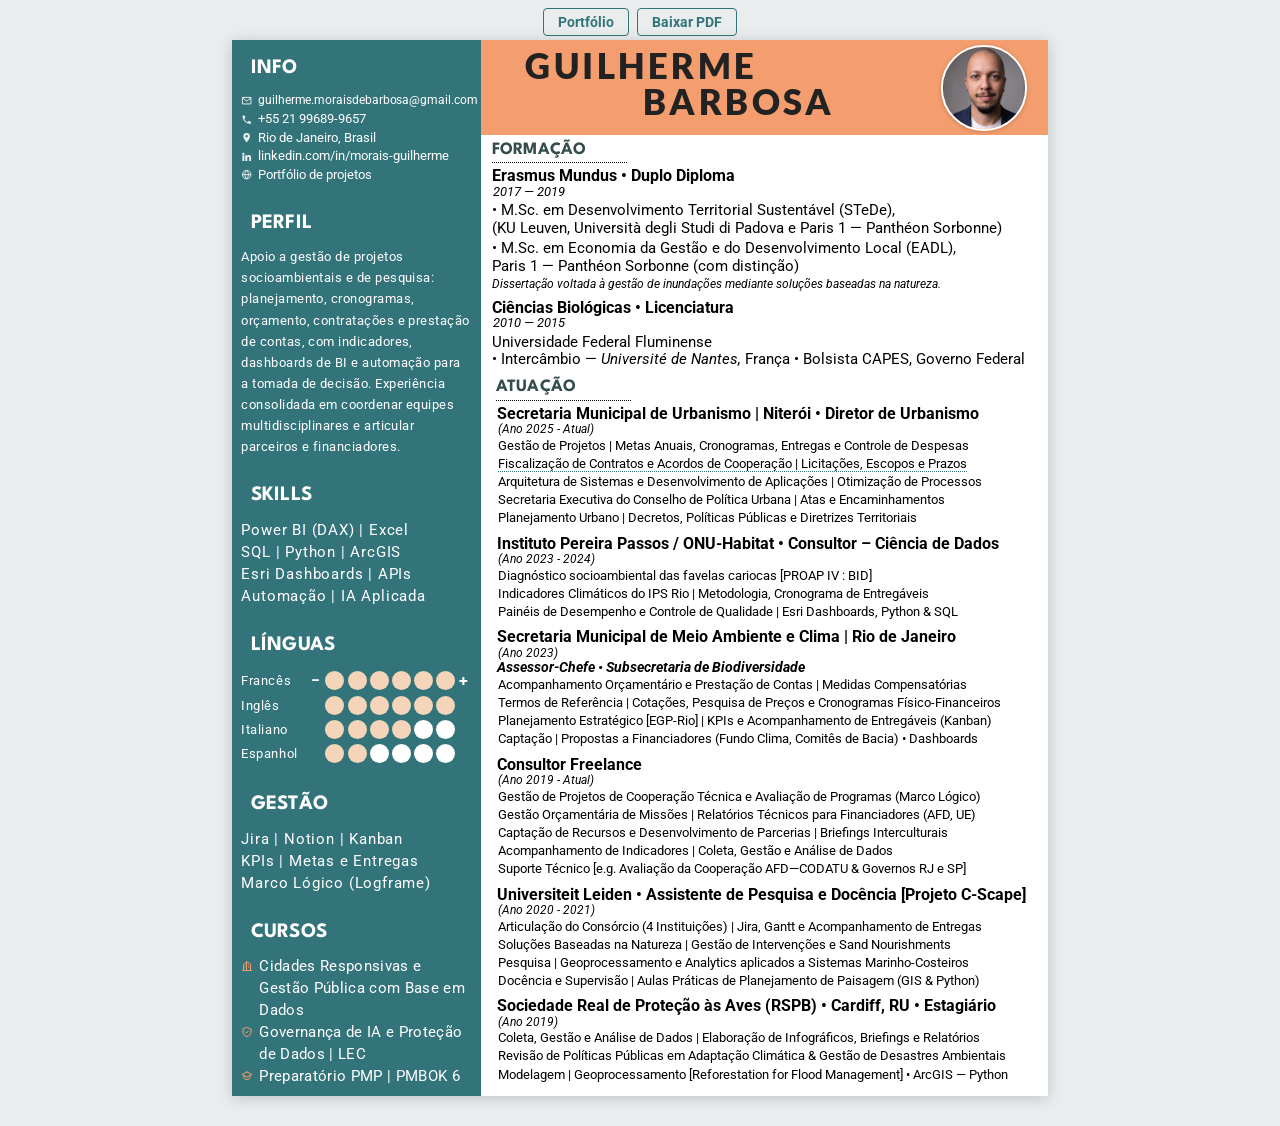
==== index.html @ a64b5aea "Portfólio e CV: remove bloco de testes e menção a fevereiro; ícones em Cursos Co-Authored-By: Claude" ====
<!DOCTYPE html>
<html lang="pt-BR">
<head>
<meta charset="utf-8">
<meta name="viewport" content="width=device-width, initial-scale=1">
<title>Guilherme Barbosa – CV</title>
<meta name="author" content="Guilherme Barbosa">
<meta name="description" content="Currículo de Guilherme Barbosa: gestão de projetos socioambientais e de pesquisa, controle financeiro, contratações e BI.">
<meta name="robots" content="noindex">
<link rel="stylesheet" href="fonts.css">
<link rel="stylesheet" href="style.css">
</head>
<body>
<nav class="toolbar"><a href="projetos.html">Portfólio</a><a href="Guilherme_Barbosa_CV.pdf" download>Baixar PDF</a></nav>

<main class="page">

  <header class="top">
    <h1><span class="first">GUILHERME</span><span class="last">BARBOSA</span></h1>
    <img class="photo" src="foto.jpg" alt="Foto de Guilherme Barbosa" width="400" height="400">
  </header>

  <aside class="side">
    <section>
      <h2>INFO</h2>
      <ul class="info">
        <li><svg class="ic" viewBox="0 0 24 24" aria-hidden="true"><path d="M3 5h18v14H3z" fill="none" stroke="currentColor" stroke-width="2"/><path d="M3 6l9 7 9-7" fill="none" stroke="currentColor" stroke-width="2"/></svg><a href="mailto:guilherme.moraisdebarbosa@gmail.com">guilherme.moraisdebarbosa@gmail.com</a></li>
        <li><svg class="ic" viewBox="0 0 24 24" aria-hidden="true"><path d="M6.6 10.8a15 15 0 006.6 6.6l2.2-2.2a1 1 0 011-.25 11.4 11.4 0 003.6.57 1 1 0 011 1V20a1 1 0 01-1 1A17 17 0 013 4a1 1 0 011-1h3.5a1 1 0 011 1c0 1.25.2 2.45.57 3.57a1 1 0 01-.25 1z" fill="currentColor"/></svg>+55 21 99689-9657</li>
        <li><svg class="ic" viewBox="0 0 24 24" aria-hidden="true"><path d="M12 2a7 7 0 00-7 7c0 5.25 7 13 7 13s7-7.75 7-13a7 7 0 00-7-7zm0 9.5A2.5 2.5 0 1112 6.5a2.5 2.5 0 010 5z" fill="currentColor"/></svg>Rio de Janeiro, Brasil</li>
        <li><svg class="ic" viewBox="0 0 24 24" aria-hidden="true"><path d="M4.98 3.5a2.5 2.5 0 11-.02 5 2.5 2.5 0 01.02-5zM3 9h4v12H3zM9 9h3.8v1.7h.05c.53-1 1.83-2.05 3.77-2.05 4.03 0 4.78 2.65 4.78 6.1V21h-4v-5.6c0-1.34-.03-3.06-1.86-3.06-1.87 0-2.15 1.46-2.15 2.96V21H9z" fill="currentColor"/></svg><a href="https://www.linkedin.com/in/morais-guilherme/">linkedin.com/in/morais-guilherme</a></li>
        <li><svg class="ic" viewBox="0 0 24 24" aria-hidden="true"><circle cx="12" cy="12" r="9" fill="none" stroke="currentColor" stroke-width="2"/><path d="M3 12h18M12 3c2.5 2.7 3.8 5.7 3.8 9s-1.3 6.3-3.8 9c-2.5-2.7-3.8-5.7-3.8-9S9.5 5.7 12 3z" fill="none" stroke="currentColor" stroke-width="2"/></svg><a href="https://barboguim.github.io/cv/projetos.html">Portfólio de projetos</a></li>
      </ul>
    </section>

    <section>
      <h2>PERFIL</h2>
      <p class="perfil">Apoio a gestão de projetos socioambientais e de pesquisa: planejamento, cronogramas, orçamento, contratações e prestação de contas, com indicadores, dashboards de BI e automação para a tomada de decisão. Experiência consolidada em coordenar equipes multidisciplinares e articular parceiros e financiadores.</p>
    </section>

    <section>
      <h2>SKILLS</h2>
      <ul class="list">
        <li>Power BI (DAX) | Excel</li>
        <li>SQL | Python | ArcGIS</li>
        <li>Esri Dashboards | APIs</li>
        <li>Automação | IA Aplicada</li>
      </ul>
    </section>

    <section>
      <h2>LÍNGUAS</h2>
      <table class="langs">
        <tr><th>Francês</th><td><span class="scale">−</span><i class="on"></i><i class="on"></i><i class="on"></i><i class="on"></i><i class="on"></i><i class="on"></i><span class="scale">+</span></td></tr>
        <tr><th>Inglês</th><td><span class="scale"></span><i class="on"></i><i class="on"></i><i class="on"></i><i class="on"></i><i class="on"></i><i class="on"></i></td></tr>
        <tr><th>Italiano</th><td><span class="scale"></span><i class="on"></i><i class="on"></i><i class="on"></i><i class="on"></i><i></i><i></i></td></tr>
        <tr><th>Espanhol</th><td><span class="scale"></span><i class="on"></i><i class="on"></i><i></i><i></i><i></i><i></i></td></tr>
      </table>
    </section>

    <section>
      <h2>GESTÃO</h2>
      <ul class="list">
        <li>Jira | Notion | Kanban</li>
        <li>KPIs | Metas e Entregas</li>
        <li>Marco Lógico (Logframe)</li>
      </ul>
    </section>

    <section>
      <h2>CURSOS</h2>
      <ul class="list courses">
        <li><svg class="ic" viewBox="0 0 24 24" aria-hidden="true"><path d="M3 21h18M5 21V9l6-4v16M11 21V3l8 5v13M8 12h0M8 16h0M15 11h0M15 15h0" fill="none" stroke="currentColor" stroke-width="2" stroke-linejoin="round" stroke-linecap="round"/></svg><span>Cidades Responsivas e Gestão Pública com Base em Dados</span></li>
        <li><svg class="ic" viewBox="0 0 24 24" aria-hidden="true"><path d="M12 3l8 3v6c0 4.5-3.2 8-8 9-4.8-1-8-4.5-8-9V6zM9 12l2 2 4-4" fill="none" stroke="currentColor" stroke-width="2" stroke-linejoin="round" stroke-linecap="round"/></svg><span>Governança de IA e Proteção de Dados | LEC</span></li>
        <li><svg class="ic" viewBox="0 0 24 24" aria-hidden="true"><path d="M12 4L2 9l10 5 10-5-10-5zM6 11.5V16c0 1.5 2.7 3 6 3s6-1.5 6-3v-4.5" fill="none" stroke="currentColor" stroke-width="2" stroke-linejoin="round" stroke-linecap="round"/></svg><span>Preparatório PMP | PMBOK 6</span></li>
      </ul>
    </section>
  </aside>

  <div class="main">
    <section>
      <h2>FORMAÇÃO</h2>

      <article>
        <h3>Erasmus Mundus • Duplo Diploma</h3>
        <p class="date">2017 — 2019</p>
        <p class="edu"><b>• M.Sc. em Desenvolvimento Territorial Sustentável (STeDe),</b><br>(KU Leuven, Università degli Studi di Padova e Paris 1 — Panthéon Sorbonne)</p>
        <p class="edu"><b>• M.Sc. em Economia da Gestão e do Desenvolvimento Local (EADL),</b><br>Paris 1 — Panthéon Sorbonne (com distinção)</p>
        <p class="note">Dissertação voltada à gestão de inundações mediante soluções baseadas na natureza.</p>
      </article>

      <article>
        <h3>Ciências Biológicas • Licenciatura</h3>
        <p class="date">2010 — 2015</p>
        <p class="edu">Universidade Federal Fluminense<br>• Intercâmbio — <i>Université de Nantes,</i> França • Bolsista CAPES, Governo Federal</p>
      </article>
    </section>

    <section>
      <h2>ATUAÇÃO</h2>

      <article>
        <h3>Secretaria Municipal de Urbanismo | Niterói • Diretor de Urbanismo</h3>
        <p class="date">(Ano 2025 - Atual)</p>
        <ul>
          <li>Gestão de Projetos | Metas Anuais, Cronogramas, Entregas e Controle de Despesas</li>
          <li><span class="tip" tabindex="0">Fiscalização de Contratos e Acordos de Cooperação | Licitações, Escopos e Prazos<span class="pop" role="tooltip"><b>Contratação de Aerolevantamento</b><br>Proc. <a href="https://eciga.niteroi.rj.gov.br/#/processo/5f53372e-d757-4605-97ba-b1538c2ef7a4">9900048348/2024</a> · <i>fiscal do contrato</i><br><b>Contratação do Sistema de Licenciamento Urbanístico</b><br>Proc. <a href="https://eciga.niteroi.rj.gov.br/#/processo/46ca8a66-65f9-4b68-9f87-b5793d051609">9900168216/2025</a> · <i>Termo de Referência, comissão de julgamento e presidência da comissão da prova de conceito</i><br><a href="projetos.html">ver portfólio →</a></span></span></li>
          <li>Arquitetura de Sistemas e Desenvolvimento de Aplicações | Otimização de Processos</li>
          <li>Secretaria Executiva do Conselho de Política Urbana | Atas e Encaminhamentos</li>
          <li>Planejamento Urbano | Decretos, Políticas Públicas e Diretrizes Territoriais</li>
        </ul>
      </article>

      <article>
        <h3>Instituto Pereira Passos / ONU-Habitat • Consultor – Ciência de Dados</h3>
        <p class="date">(Ano 2023 - 2024)</p>
        <ul>
          <li>Diagnóstico socioambiental das favelas cariocas [PROAP IV : BID]</li>
          <li>Indicadores Climáticos do IPS Rio | Metodologia, Cronograma de Entregáveis</li>
          <li>Painéis de Desempenho e Controle de Qualidade | Esri Dashboards, Python &amp; SQL</li>
        </ul>
      </article>

      <article>
        <h3>Secretaria Municipal de Meio Ambiente e Clima | Rio de Janeiro</h3>
        <p class="date">(Ano 2023)</p>
        <p class="sub">Assessor-Chefe • Subsecretaria de Biodiversidade</p>
        <ul>
          <li>Acompanhamento Orçamentário e Prestação de Contas | Medidas Compensatórias</li>
          <li>Termos de Referência | Cotações, Pesquisa de Preços e Cronogramas Físico-Financeiros</li>
          <li>Planejamento Estratégico [EGP-Rio] | KPIs e Acompanhamento de Entregáveis (Kanban)</li>
          <li>Captação | Propostas a Financiadores (Fundo Clima, Comitês de Bacia) • Dashboards</li>
        </ul>
      </article>

      <article>
        <h3>Consultor Freelance</h3>
        <p class="date">(Ano 2019 - Atual)</p>
        <ul>
          <li>Gestão de Projetos de Cooperação Técnica e Avaliação de Programas (Marco Lógico)</li>
          <li>Gestão Orçamentária de Missões | Relatórios Técnicos para Financiadores (AFD, UE)</li>
          <li>Captação de Recursos e Desenvolvimento de Parcerias | Briefings Interculturais</li>
          <li>Acompanhamento de Indicadores | Coleta, Gestão e Análise de Dados</li>
          <li>Suporte Técnico [e.g. Avaliação da Cooperação AFD—CODATU &amp; Governos RJ e SP]</li>
        </ul>
      </article>

      <article>
        <h3>Universiteit Leiden • Assistente de Pesquisa e Docência [Projeto C-Scape]</h3>
        <p class="date">(Ano 2020 - 2021)</p>
        <ul>
          <li>Articulação do Consórcio (4 Instituições) | Jira, Gantt e Acompanhamento de Entregas</li>
          <li>Soluções Baseadas na Natureza | Gestão de Intervenções e Sand Nourishments</li>
          <li>Pesquisa | Geoprocessamento e Analytics aplicados a Sistemas Marinho-Costeiros</li>
          <li>Docência e Supervisão | Aulas Práticas de Planejamento de Paisagem (GIS &amp; Python)</li>
        </ul>
      </article>

      <article>
        <h3>Sociedade Real de Proteção às Aves (RSPB) • Cardiff, RU • Estagiário</h3>
        <p class="date">(Ano 2019)</p>
        <ul>
          <li>Coleta, Gestão e Análise de Dados | Elaboração de Infográficos, Briefings e Relatórios</li>
          <li>Revisão de Políticas Públicas em Adaptação Climática &amp; Gestão de Desastres Ambientais</li>
          <li>Modelagem | Geoprocessamento [Reforestation for Flood Management] • ArcGIS — Python</li>
        </ul>
      </article>
    </section>
  </div>

</main>
</body>
</html>
---- fonts.css ----
/* Fontes auto-hospedadas (Google Fonts, licença SIL OFL 1.1), subconjunto latin */
@font-face{font-family:'Lato';font-style:normal;font-weight:900;font-display:swap;src:url('fonts/Lato-900.woff2') format('woff2');unicode-range:U+0000-00FF, U+0131, U+0152-0153, U+02BB-02BC, U+02C6, U+02DA, U+02DC, U+0304, U+0308, U+0329, U+2000-206F, U+20AC, U+2122, U+2191, U+2193, U+2212, U+2215, U+FEFF, U+FFFD;}
@font-face{font-family:'League Spartan';font-style:normal;font-weight:700;font-display:swap;src:url('fonts/LeagueSpartan-700.woff2') format('woff2');unicode-range:U+0000-00FF, U+0131, U+0152-0153, U+02BB-02BC, U+02C6, U+02DA, U+02DC, U+0304, U+0308, U+0329, U+2000-206F, U+20AC, U+2122, U+2191, U+2193, U+2212, U+2215, U+FEFF, U+FFFD;}
@font-face{font-family:'Roboto';font-style:italic;font-weight:400;font-display:swap;src:url('fonts/Roboto-400i.woff2') format('woff2');unicode-range:U+0000-00FF, U+0131, U+0152-0153, U+02BB-02BC, U+02C6, U+02DA, U+02DC, U+0304, U+0308, U+0329, U+2000-206F, U+20AC, U+2122, U+2191, U+2193, U+2212, U+2215, U+FEFF, U+FFFD;}
@font-face{font-family:'Roboto';font-style:italic;font-weight:700;font-display:swap;src:url('fonts/Roboto-700i.woff2') format('woff2');unicode-range:U+0000-00FF, U+0131, U+0152-0153, U+02BB-02BC, U+02C6, U+02DA, U+02DC, U+0304, U+0308, U+0329, U+2000-206F, U+20AC, U+2122, U+2191, U+2193, U+2212, U+2215, U+FEFF, U+FFFD;}
@font-face{font-family:'Roboto';font-style:normal;font-weight:400;font-display:swap;src:url('fonts/Roboto-400.woff2') format('woff2');unicode-range:U+0000-00FF, U+0131, U+0152-0153, U+02BB-02BC, U+02C6, U+02DA, U+02DC, U+0304, U+0308, U+0329, U+2000-206F, U+20AC, U+2122, U+2191, U+2193, U+2212, U+2215, U+FEFF, U+FFFD;}
@font-face{font-family:'Roboto';font-style:normal;font-weight:700;font-display:swap;src:url('fonts/Roboto-700.woff2') format('woff2');unicode-range:U+0000-00FF, U+0131, U+0152-0153, U+02BB-02BC, U+02C6, U+02DA, U+02DC, U+0304, U+0308, U+0329, U+2000-206F, U+20AC, U+2122, U+2191, U+2193, U+2212, U+2215, U+FEFF, U+FFFD;}
---- style.css ----
/* CV Guilherme Barbosa: reprodução do layout Canva (Carta, 612×792 pt).
   Medidas extraídas do PDF original (ver ../docs/04_cv_ajustes.md, §1). */

:root {
  --teal: #33747a;      /* coluna esquerda */
  --peach: #f49d6e;     /* faixa do nome */
  --dot: #f5d5b9;       /* bolinhas de idioma */
  --side-text: #ffffff; /* texto e títulos da coluna esquerda */
  --heading: #344c4c;   /* títulos da coluna direita */
  --name: #222222;
}

@page { size: 612pt 792pt; margin: 0; }

* { box-sizing: border-box; margin: 0; padding: 0; }

html { background: #e9eded; }
body { font-family: 'Roboto', Arial, sans-serif; color: #000; -webkit-print-color-adjust: exact; print-color-adjust: exact; }

.toolbar { text-align: center; padding: 14px 0 10px; font-size: 14px; }
.toolbar a { color: var(--teal); font-weight: 700; text-decoration: none; border: 1.5px solid var(--teal); border-radius: 4px; padding: 5px 14px; }
.toolbar a:hover { background: var(--teal); color: #fff; }

/* ---------- página ---------- */
.page {
  position: relative;
  width: 612pt; height: 792pt;
  margin: 0 auto 30px;
  background: #fff;
  overflow: hidden;
  box-shadow: 0 2px 14px rgba(0,0,0,.18);
}

/* faixa do nome */
.top {
  position: absolute; left: 187pt; top: 0; right: 0; height: 71.5pt;
  background: var(--peach);
}
.top h1 {
  font-family: 'Lato', sans-serif; font-weight: 900;
  font-size: 26.6pt; line-height: 27pt; letter-spacing: 2.6pt; color: var(--name);
}
.top .first { position: absolute; left: 33pt; top: 6pt; }
.top .last  { position: absolute; left: 121pt; top: 33pt; }

/* ---------- coluna esquerda ---------- */
.side {
  position: absolute; left: 0; top: 0; bottom: 0; width: 187pt;
  background: var(--teal); color: var(--side-text);
  padding: 14pt 8pt 0 7pt;
}
.side h2 {
  font-family: 'League Spartan', sans-serif; font-weight: 700;
  font-size: 15.4pt; letter-spacing: .2pt; line-height: 1; color: var(--side-text);
  margin: 0 0 9pt 7pt;
}
.side section { margin-bottom: 22pt; }
.side a { color: inherit; text-decoration: none; }
.info { font-size: 9.4pt; line-height: 14pt; letter-spacing: 0; }
.perfil {
  font-size: 10pt; line-height: 15.8pt; letter-spacing: .35pt;
  text-align: left; /* justificado gerava vãos largos (sem hifenização pt no Edge) */
}
.list { list-style: none; font-size: 11pt; line-height: 16.5pt; letter-spacing: .6pt; }

.courses li { display: flex; align-items: flex-start; letter-spacing: .25pt; }
.courses .ic { width: 9pt; height: 9pt; flex: 0 0 9pt; margin: 3.6pt 4.5pt 0 0; color: #f49d6e; }

.langs { border-collapse: collapse; font-size: 10pt; letter-spacing: .4pt; }
.langs th { font-weight: 400; text-align: left; width: 49pt; height: 18.2pt; padding: 0; }
.langs td { padding: 0; white-space: nowrap; }
.langs .scale { display: inline-block; width: 14pt; font-weight: 700; font-size: 12pt; text-align: center; vertical-align: middle; }
.langs i {
  display: inline-block; width: 14.3pt; height: 14.3pt; border-radius: 50%;
  background: #fff; margin-right: 2.35pt; vertical-align: middle;
}
.langs i.on { background: var(--dot); }
.langs td > .scale:last-child { width: 10pt; margin-left: -1pt; }

/* ---------- coluna direita ---------- */
.main { position: absolute; left: 195pt; top: 74pt; right: 4pt; }
.main h2 {
  font-family: 'League Spartan', sans-serif; font-weight: 700;
  font-size: 13pt; line-height: 1; color: var(--heading); letter-spacing: .1pt;
  display: inline-block; padding-bottom: 2.5pt; margin-bottom: 3pt;
  border-bottom: .8pt dotted #000; min-width: 101pt;
}
.main section + section { margin-top: 2pt; }
.main section + section h2 { margin-left: 3pt; }
.main article { margin-bottom: 5.5pt; }
.main section + section article { padding-left: 3.5pt; }

.main h3 { font-weight: 700; font-size: 12pt; line-height: 13pt; }
.date { font-style: italic; font-size: 9pt; line-height: 11pt; padding-left: 1pt; }
.main section:first-child .date { font-size: 10pt; line-height: 10.5pt; }
.sub { font-style: italic; font-weight: 700; font-size: 10.2pt; line-height: 11.5pt; }
.edu { font-size: 11pt; line-height: 13.2pt; margin-top: 2.5pt; }
.edu b { font-weight: 400; }
.note { font-style: italic; font-size: 9pt; line-height: 11pt; margin-top: 1pt; }

.main ul { list-style: none; font-size: 10pt; line-height: 13.6pt; padding-left: 1pt; letter-spacing: 0; white-space: nowrap; }

/* ---------- impressão / PDF ---------- */
@media print {
  html, body { background: #fff; }
  .toolbar { display: none; }
  .page { margin: 0; box-shadow: none; }
}


/* ---------- link Projetos + pop-up dos processos (web) ---------- */
.toolbar a + a { margin-left: 8px; }
.tip { position: relative; cursor: help; border-bottom: 1px dotted var(--teal); outline: none; }
.tip .pop {
  display: none; position: absolute; left: 0; top: 100%; z-index: 10; margin-top: 4pt;
  width: 300pt; white-space: normal; font-size: 9pt; line-height: 12.5pt;
  background: #fff; color: #1d2b2b; border: 1px solid #c9dada; border-left: 3pt solid var(--peach);
  border-radius: 3pt; padding: 6pt 8pt; box-shadow: 0 4px 14px rgba(0,0,0,.18);
}
.tip .pop a { color: var(--teal); font-weight: 700; }
.tip:hover .pop, .tip:focus .pop, .tip:focus-within .pop { display: block; }
@media print { .tip { border-bottom: 0; } .tip .pop { display: none !important; } }

/* ---------- INFO com ícones + foto ---------- */
ul.info { list-style: none; }
ul.info li { white-space: nowrap; display: flex; align-items: center; }
.info .ic { width: 8.5pt; height: 8.5pt; flex: 0 0 8.5pt; margin-right: 4pt; color: #fff; opacity: .9; }
.top .photo {
  position: absolute; right: 16pt; top: 4pt; width: 64pt; height: 64pt; border-radius: 50%;
  object-fit: cover; border: 2pt solid #fff; box-shadow: 0 1px 4px rgba(0,0,0,.2);
}
ul.info li:first-child { font-size: 8.7pt; letter-spacing: -.05pt; }

/* ---------- celular / telas estreitas ----------
   Mesma identidade (faixa pêssego, coluna teal), em fluxo vertical:
   cabeçalho → INFO/PERFIL → competências em 2 colunas → formação e atuação. */
@media screen and (max-width: 840px) {
  html { background: #fff; -webkit-text-size-adjust: 100%; }
  .toolbar { padding: 10px 0; background: #fff; position: sticky; top: 0; z-index: 20; box-shadow: 0 1px 4px rgba(0,0,0,.08); }
  .toolbar a { display: inline-block; padding: 7px 16px; }
  .page { width: auto; height: auto; margin: 0; overflow: visible; box-shadow: none; }
  .top, .side, .main { position: static; left: auto; right: auto; top: auto; width: auto; }

  .top { position: relative; height: auto; min-height: 92px; padding: 16px 104px 16px 18px; }
  .top h1 { font-size: 26px; line-height: 1.15; letter-spacing: 2px; }
  .top .first, .top .last { position: static; display: block; }
  .top .last { padding-left: 1.4em; }
  .top .photo { right: 18px; top: 50%; width: 72px; height: 72px; transform: translateY(-50%); }

  .side { padding: 20px 18px 6px; display: grid; grid-template-columns: 1fr 1fr; gap: 0 18px; }
  .side section { margin-bottom: 20px; min-width: 0; }
  .side section:nth-child(-n+2) { grid-column: 1 / -1; }
  .side h2 { margin-left: 0; font-size: 18px; }
  .info { font-size: 14px; line-height: 1.9; }
  ul.info li, ul.info li:first-child { white-space: normal; font-size: 14px; letter-spacing: 0; overflow-wrap: anywhere; }
  .info .ic { width: 14px; height: 14px; flex-basis: 14px; margin-right: 9px; }
  .perfil { font-size: 15px; line-height: 1.6; letter-spacing: 0; }
  .list { font-size: 14px; line-height: 1.55; letter-spacing: .2px; }
  .list li { margin-bottom: 3px; }
  .courses .ic { width: 15px; height: 15px; flex-basis: 15px; margin: 4px 8px 0 0; }
  .langs { font-size: 13px; }
  .langs th { width: 62px; height: 24px; }
  .langs .scale { width: 10px; font-size: 13px; }
  .langs i { width: 11px; height: 11px; margin-right: 2px; }

  .main { padding: 22px 18px 28px; }
  .main h2 { font-size: 19px; min-width: 0; padding-bottom: 4px; margin-bottom: 10px; }
  .main section + section { margin-top: 18px; }
  .main section + section h2 { margin-left: 0; }
  .main section + section article { padding-left: 0; }
  .main article { margin-bottom: 18px; }
  .main h3 { font-size: 16px; line-height: 1.35; }
  .date, .main section:first-child .date { font-size: 13px; line-height: 1.4; margin: 2px 0 4px; padding-left: 0; color: #4a5b5b; }
  .sub { font-size: 14px; line-height: 1.4; margin-bottom: 4px; }
  .edu { font-size: 14.5px; line-height: 1.5; margin-top: 6px; }
  .note { font-size: 13px; line-height: 1.45; margin-top: 6px; }
  .main ul { white-space: normal; font-size: 14.5px; line-height: 1.5; padding-left: 0; }
  .main li { position: relative; padding-left: 14px; margin-bottom: 6px; }
  .main li::before { content: ""; position: absolute; left: 1px; top: .62em; width: 6px; height: 6px; border-radius: 50%; background: var(--peach); }

  /* pop-up dos processos: abre com toque (foco), em largura total */
  .tip { cursor: pointer; }
  .tip .pop { position: static; width: auto; margin: 8px 0 2px; font-size: 13.5px; line-height: 1.55; padding: 10px 12px; }
  .tip .pop a { overflow-wrap: anywhere; }
}
@media screen and (max-width: 360px) {
  .top h1 { font-size: 22px; }
  .top { padding-right: 92px; }
  .top .photo { width: 62px; height: 62px; }
  .side { grid-template-columns: 1fr; }
}
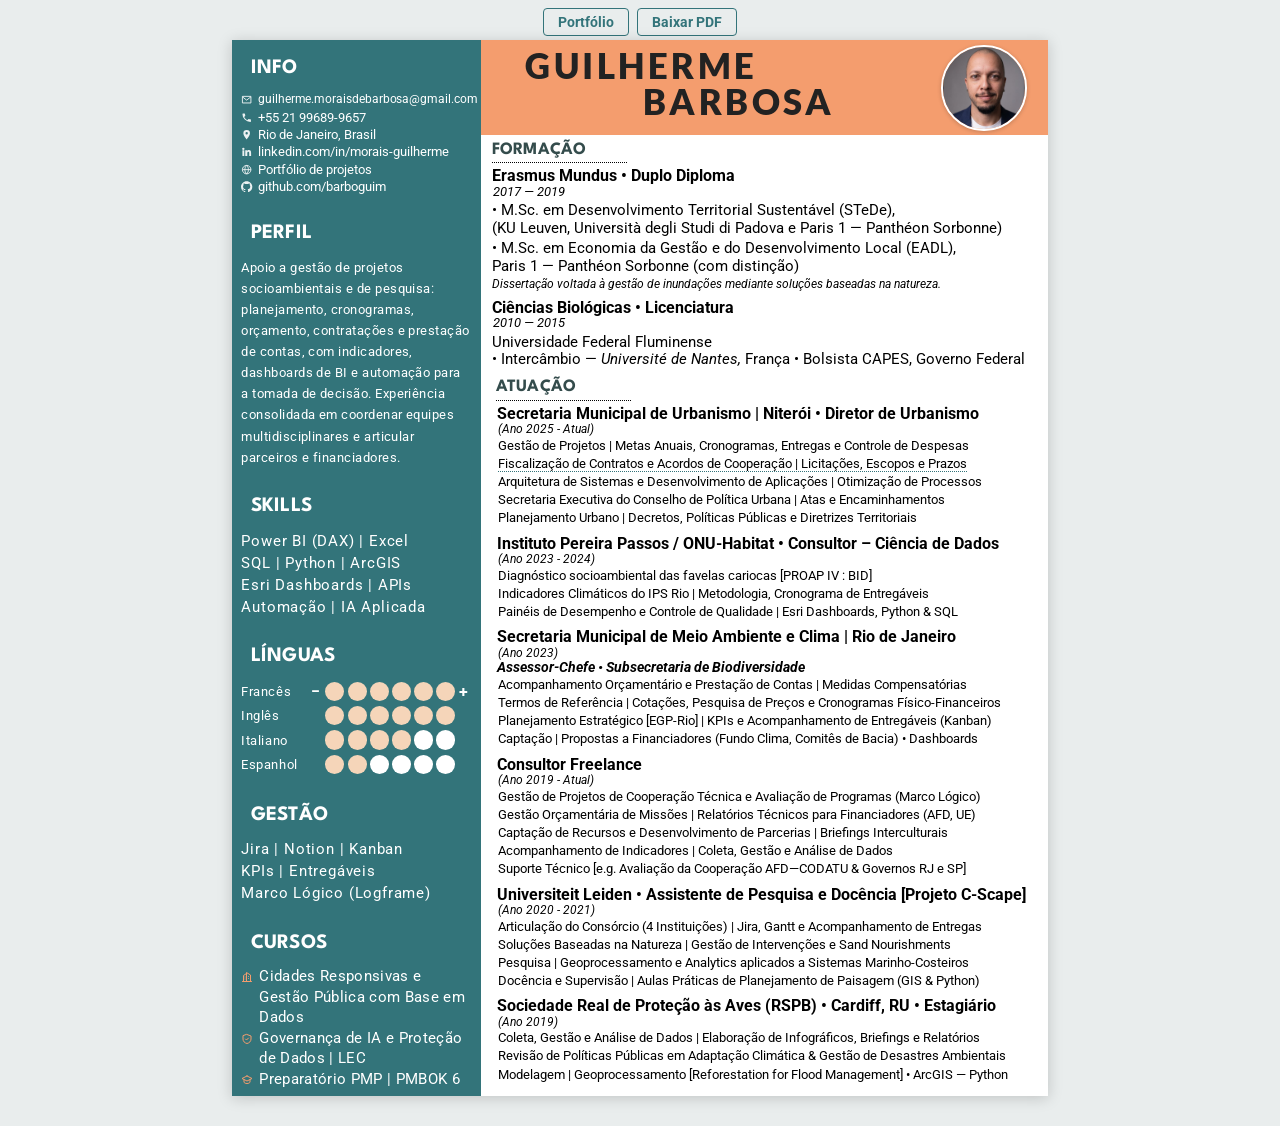
==== commit cb6b2f85: "CV: link do GitHub em Info e ajuste em Gestão Co-Authored-By: Claude Sonnet 5.5 <noreply@anthropic.c" ====
--- a/index.html
+++ b/index.html
@@ -29,6 +29,7 @@
         <li><svg class="ic" viewBox="0 0 24 24" aria-hidden="true"><path d="M12 2a7 7 0 00-7 7c0 5.25 7 13 7 13s7-7.75 7-13a7 7 0 00-7-7zm0 9.5A2.5 2.5 0 1112 6.5a2.5 2.5 0 010 5z" fill="currentColor"/></svg>Rio de Janeiro, Brasil</li>
         <li><svg class="ic" viewBox="0 0 24 24" aria-hidden="true"><path d="M4.98 3.5a2.5 2.5 0 11-.02 5 2.5 2.5 0 01.02-5zM3 9h4v12H3zM9 9h3.8v1.7h.05c.53-1 1.83-2.05 3.77-2.05 4.03 0 4.78 2.65 4.78 6.1V21h-4v-5.6c0-1.34-.03-3.06-1.86-3.06-1.87 0-2.15 1.46-2.15 2.96V21H9z" fill="currentColor"/></svg><a href="https://www.linkedin.com/in/morais-guilherme/">linkedin.com/in/morais-guilherme</a></li>
         <li><svg class="ic" viewBox="0 0 24 24" aria-hidden="true"><circle cx="12" cy="12" r="9" fill="none" stroke="currentColor" stroke-width="2"/><path d="M3 12h18M12 3c2.5 2.7 3.8 5.7 3.8 9s-1.3 6.3-3.8 9c-2.5-2.7-3.8-5.7-3.8-9S9.5 5.7 12 3z" fill="none" stroke="currentColor" stroke-width="2"/></svg><a href="https://barboguim.github.io/cv/projetos.html">Portfólio de projetos</a></li>
+        <li><svg class="ic" viewBox="0 0 24 24" aria-hidden="true"><path d="M12 .297c-6.63 0-12 5.373-12 12 0 5.303 3.438 9.8 8.205 11.385.6.113.82-.258.82-.577 0-.285-.01-1.04-.015-2.04-3.338.724-4.042-1.61-4.042-1.61C4.422 18.07 3.633 17.7 3.633 17.7c-1.087-.744.084-.729.084-.729 1.205.084 1.838 1.236 1.838 1.236 1.07 1.835 2.809 1.305 3.495.998.108-.776.417-1.305.76-1.605-2.665-.3-5.466-1.332-5.466-5.93 0-1.31.465-2.38 1.235-3.22-.135-.303-.54-1.523.105-3.176 0 0 1.005-.322 3.3 1.23.96-.267 1.98-.399 3-.405 1.02.006 2.04.138 3 .405 2.28-1.552 3.285-1.23 3.285-1.23.645 1.653.24 2.873.12 3.176.765.84 1.23 1.91 1.23 3.22 0 4.61-2.805 5.625-5.475 5.921.42.36.81 1.096.81 2.22 0 1.606-.015 2.896-.015 3.286 0 .315.21.69.825.57C20.565 22.092 24 17.592 24 12.297c0-6.627-5.373-12-12-12" fill="currentColor"/></svg><a href="https://github.com/barboguim">github.com/barboguim</a></li>
       </ul>
     </section>
 
@@ -61,7 +62,7 @@
       <h2>GESTÃO</h2>
       <ul class="list">
         <li>Jira | Notion | Kanban</li>
-        <li>KPIs | Metas e Entregas</li>
+        <li>KPIs | Entregáveis</li>
         <li>Marco Lógico (Logframe)</li>
       </ul>
     </section>
--- a/style.css
+++ b/style.css
@@ -56,14 +56,14 @@
 }
 .side section { margin-bottom: 22pt; }
 .side a { color: inherit; text-decoration: none; }
-.info { font-size: 9.4pt; line-height: 14pt; letter-spacing: 0; }
+.info { font-size: 9.4pt; line-height: 13pt; letter-spacing: 0; }
 .perfil {
   font-size: 10pt; line-height: 15.8pt; letter-spacing: .35pt;
   text-align: left; /* justificado gerava vãos largos (sem hifenização pt no Edge) */
 }
 .list { list-style: none; font-size: 11pt; line-height: 16.5pt; letter-spacing: .6pt; }
 
-.courses li { display: flex; align-items: flex-start; letter-spacing: .25pt; }
+.courses li { display: flex; align-items: flex-start; letter-spacing: .25pt; line-height: 15.4pt; }
 .courses .ic { width: 9pt; height: 9pt; flex: 0 0 9pt; margin: 3.6pt 4.5pt 0 0; color: #f49d6e; }
 
 .langs { border-collapse: collapse; font-size: 10pt; letter-spacing: .4pt; }
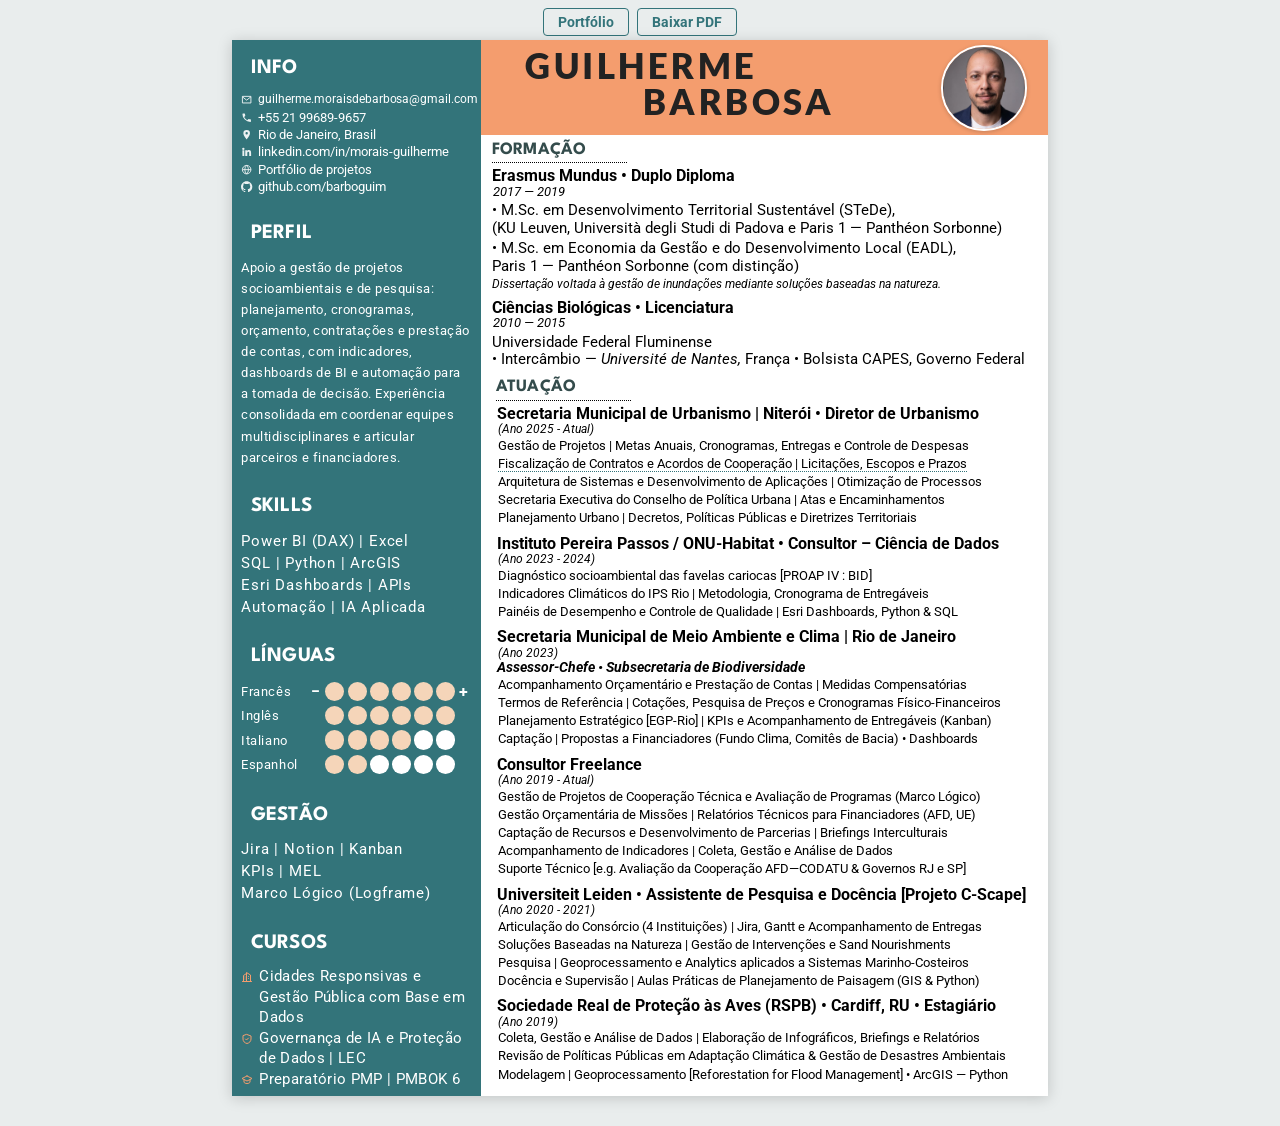
==== commit 0bc6ac92: "CV: Gestão passa a citar MEL Co-Authored-By: Claude Sonnet 5.5 <noreply@anthropic.com>" ====
--- a/index.html
+++ b/index.html
@@ -62,7 +62,7 @@
       <h2>GESTÃO</h2>
       <ul class="list">
         <li>Jira | Notion | Kanban</li>
-        <li>KPIs | Entregáveis</li>
+        <li>KPIs | MEL</li>
         <li>Marco Lógico (Logframe)</li>
       </ul>
     </section>
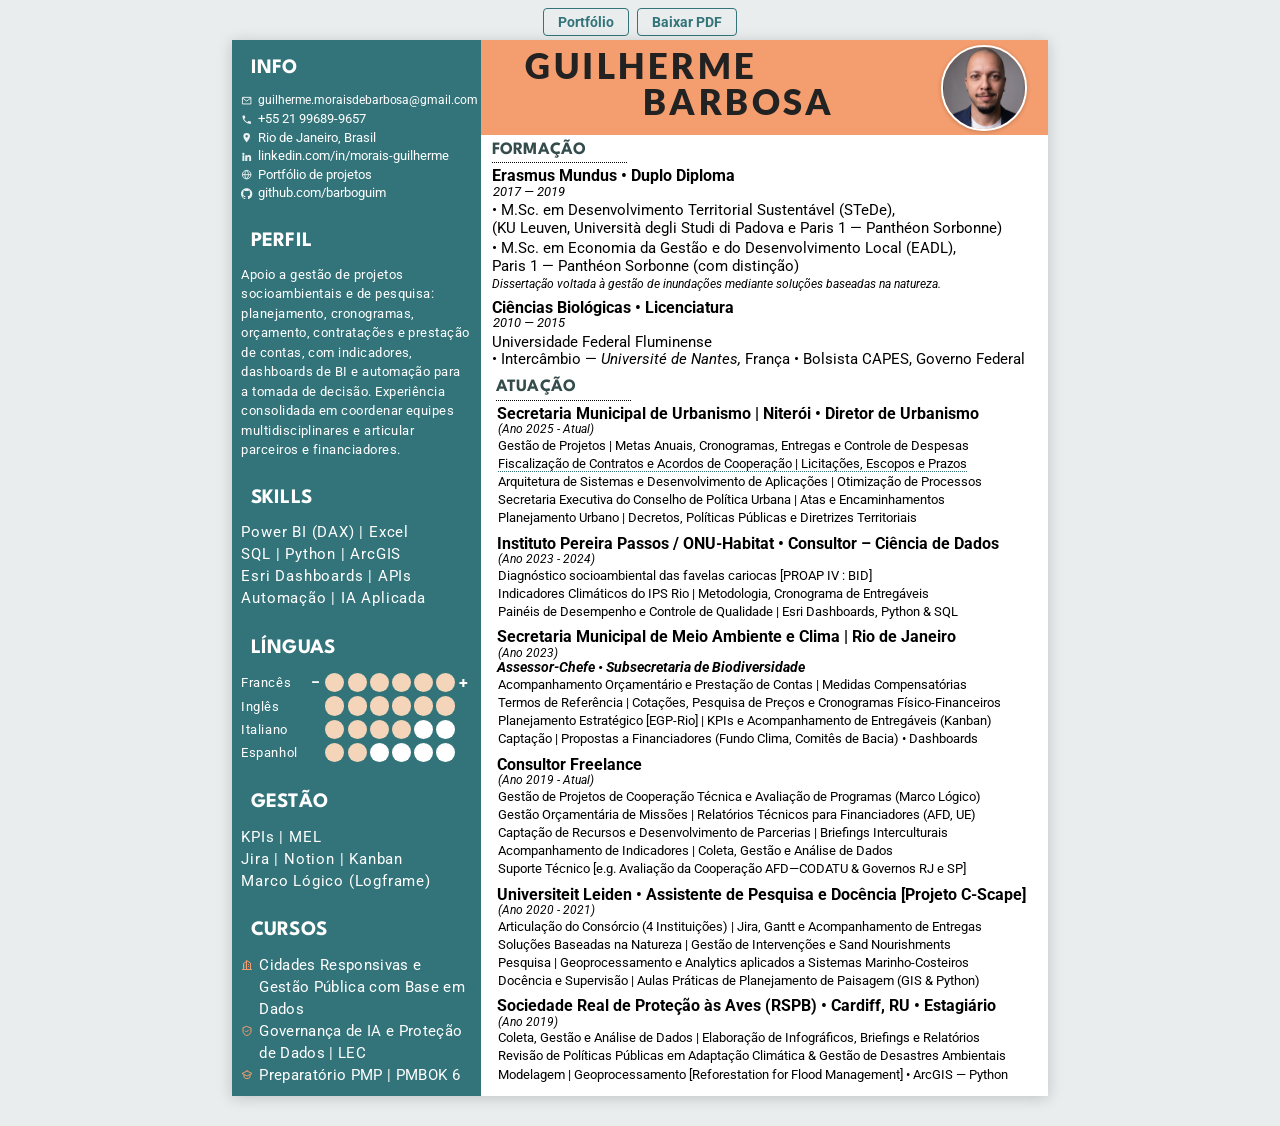
==== commit 25c0e5dc: "CV: KPIs | MEL na primeira linha de Gestão e espaçamento reequilibrado Co-Authored-By: Claude Sonnet" ====
--- a/index.html
+++ b/index.html
@@ -61,8 +61,8 @@
     <section>
       <h2>GESTÃO</h2>
       <ul class="list">
+        <li>KPIs | MEL</li>
         <li>Jira | Notion | Kanban</li>
-        <li>KPIs | MEL</li>
         <li>Marco Lógico (Logframe)</li>
       </ul>
     </section>
--- a/style.css
+++ b/style.css
@@ -56,18 +56,18 @@
 }
 .side section { margin-bottom: 22pt; }
 .side a { color: inherit; text-decoration: none; }
-.info { font-size: 9.4pt; line-height: 13pt; letter-spacing: 0; }
+.info { font-size: 9.4pt; line-height: 14pt; letter-spacing: 0; }
 .perfil {
-  font-size: 10pt; line-height: 15.8pt; letter-spacing: .35pt;
+  font-size: 10pt; line-height: 14.6pt; letter-spacing: .35pt;
   text-align: left; /* justificado gerava vãos largos (sem hifenização pt no Edge) */
 }
 .list { list-style: none; font-size: 11pt; line-height: 16.5pt; letter-spacing: .6pt; }
 
-.courses li { display: flex; align-items: flex-start; letter-spacing: .25pt; line-height: 15.4pt; }
+.courses li { display: flex; align-items: flex-start; letter-spacing: .25pt; line-height: 16.5pt; }
 .courses .ic { width: 9pt; height: 9pt; flex: 0 0 9pt; margin: 3.6pt 4.5pt 0 0; color: #f49d6e; }
 
 .langs { border-collapse: collapse; font-size: 10pt; letter-spacing: .4pt; }
-.langs th { font-weight: 400; text-align: left; width: 49pt; height: 18.2pt; padding: 0; }
+.langs th { font-weight: 400; text-align: left; width: 49pt; height: 17.4pt; padding: 0; }
 .langs td { padding: 0; white-space: nowrap; }
 .langs .scale { display: inline-block; width: 14pt; font-weight: 700; font-size: 12pt; text-align: center; vertical-align: middle; }
 .langs i {
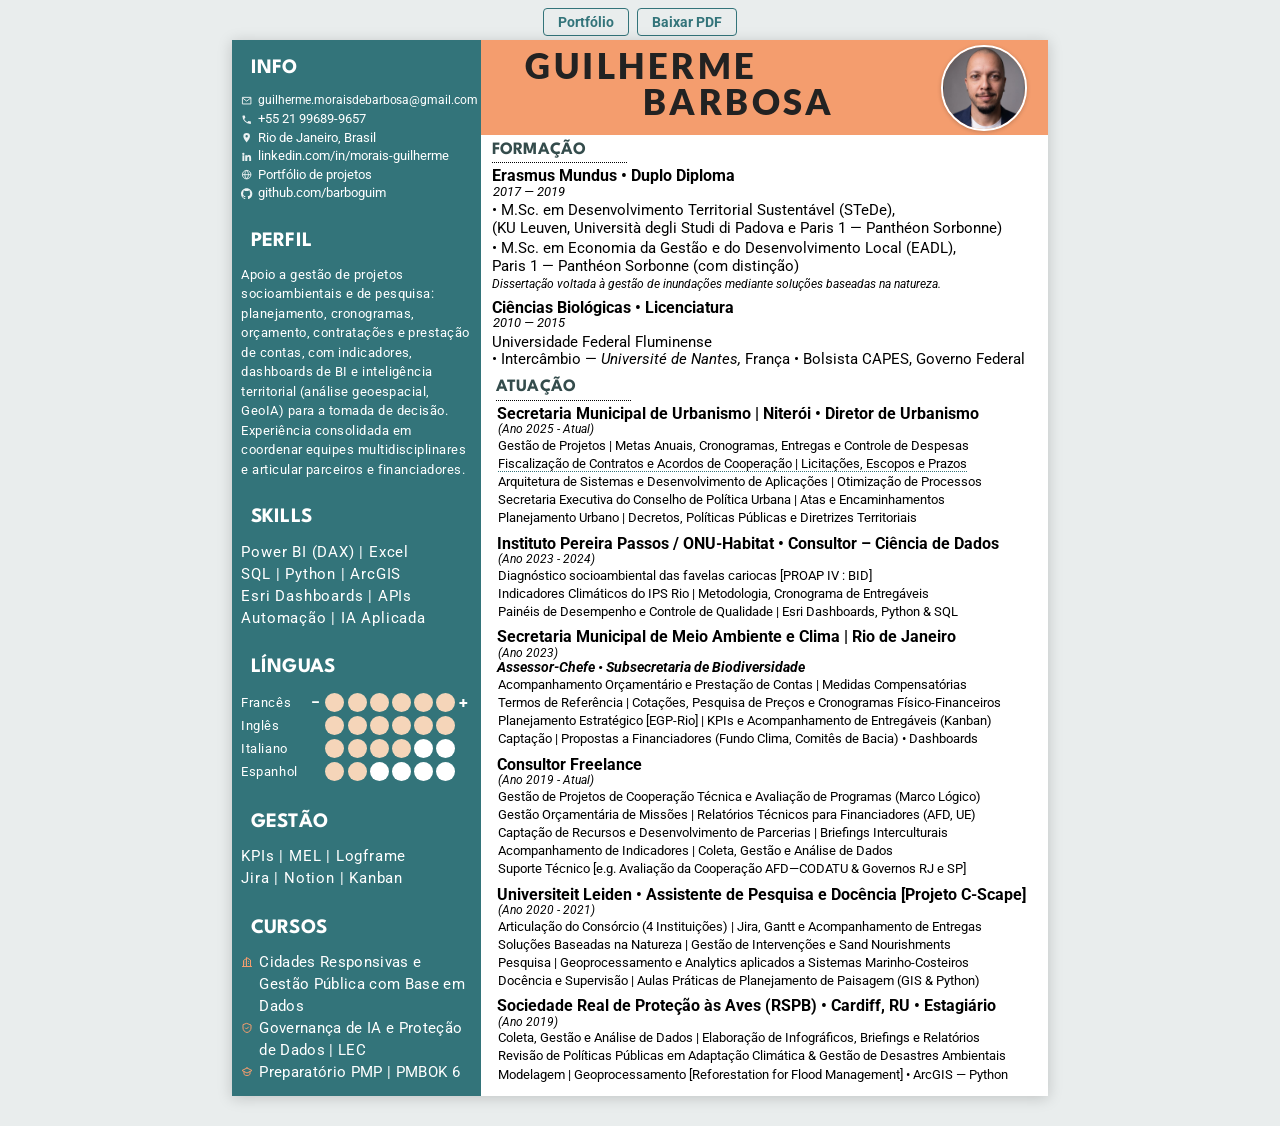
==== commit 6795bf87: "CV: inteligência territorial no Perfil e Gestão em uma linha; Portfólio: captura do mapa dos locais " ====
--- a/index.html
+++ b/index.html
@@ -35,7 +35,7 @@
 
     <section>
       <h2>PERFIL</h2>
-      <p class="perfil">Apoio a gestão de projetos socioambientais e de pesquisa: planejamento, cronogramas, orçamento, contratações e prestação de contas, com indicadores, dashboards de BI e automação para a tomada de decisão. Experiência consolidada em coordenar equipes multidisciplinares e articular parceiros e financiadores.</p>
+      <p class="perfil">Apoio a gestão de projetos socioambientais e de pesquisa: planejamento, cronogramas, orçamento, contratações e prestação de contas, com indicadores, dashboards de BI e inteligência territorial (análise geoespacial, GeoIA) para a tomada de decisão. Experiência consolidada em coordenar equipes multidisciplinares e articular parceiros e financiadores.</p>
     </section>
 
     <section>
@@ -61,9 +61,8 @@
     <section>
       <h2>GESTÃO</h2>
       <ul class="list">
-        <li>KPIs | MEL</li>
+        <li>KPIs | MEL | Logframe</li>
         <li>Jira | Notion | Kanban</li>
-        <li>Marco Lógico (Logframe)</li>
       </ul>
     </section>
 
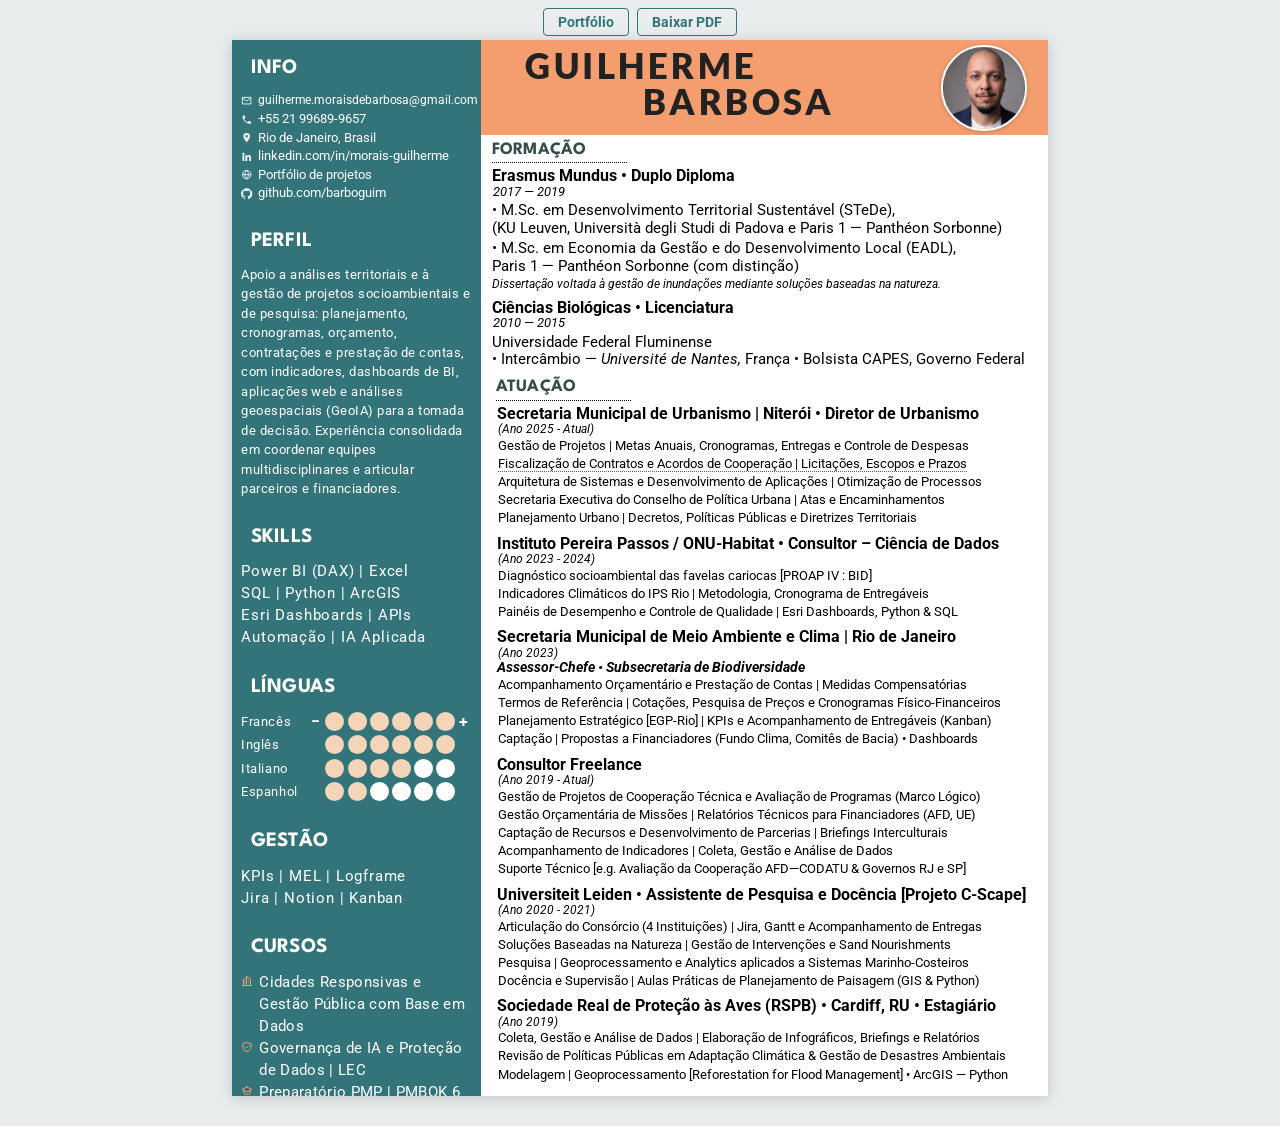
==== commit 52f87d81: "Portfólio: seção Aplicações web com o mapa dos locais de votação; CV: Perfil com análises territoria" ====
--- a/index.html
+++ b/index.html
@@ -35,7 +35,7 @@
 
     <section>
       <h2>PERFIL</h2>
-      <p class="perfil">Apoio a gestão de projetos socioambientais e de pesquisa: planejamento, cronogramas, orçamento, contratações e prestação de contas, com indicadores, dashboards de BI e inteligência territorial (análise geoespacial, GeoIA) para a tomada de decisão. Experiência consolidada em coordenar equipes multidisciplinares e articular parceiros e financiadores.</p>
+      <p class="perfil">Apoio a análises territoriais e à gestão de projetos socioambientais e de pesquisa: planejamento, cronogramas, orçamento, contratações e prestação de contas, com indicadores, dashboards de BI, aplicações web e análises geoespaciais (GeoIA) para a tomada de decisão. Experiência consolidada em coordenar equipes multidisciplinares e articular parceiros e financiadores.</p>
     </section>
 
     <section>
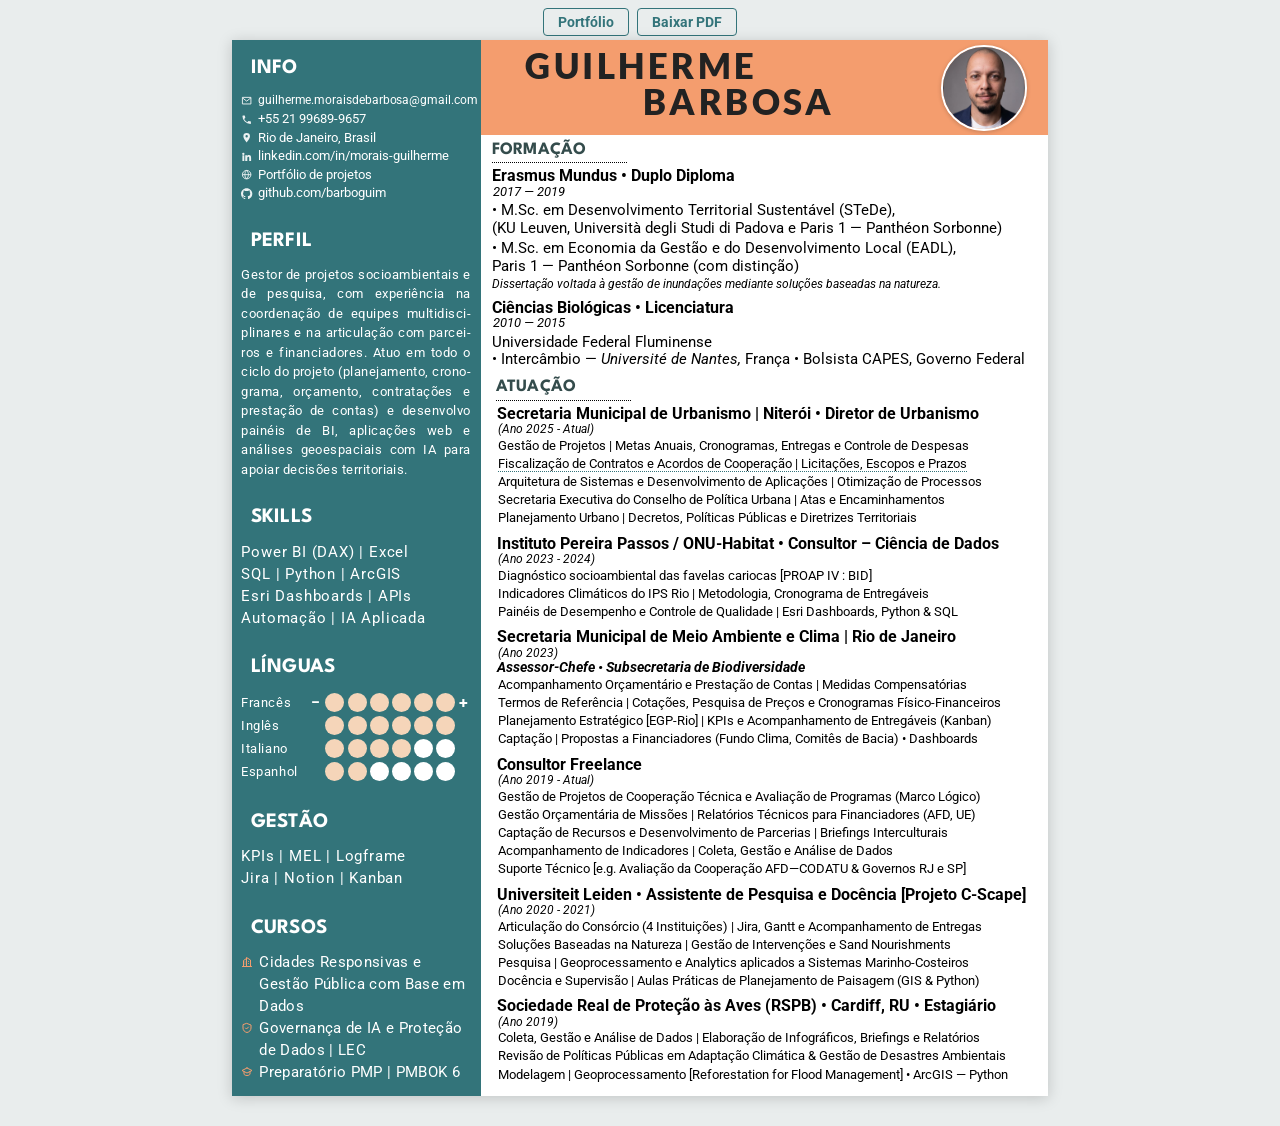
==== commit c185fbe7: "CV: novo texto do Perfil, justificado com hifenização manual" ====
--- a/index.html
+++ b/index.html
@@ -35,7 +35,7 @@
 
     <section>
       <h2>PERFIL</h2>
-      <p class="perfil">Apoio a análises territoriais e à gestão de projetos socioambientais e de pesquisa: planejamento, cronogramas, orçamento, contratações e prestação de contas, com indicadores, dashboards de BI, aplicações web e análises geoespaciais (GeoIA) para a tomada de decisão. Experiência consolidada em coordenar equipes multidisciplinares e articular parceiros e financiadores.</p>
+      <p class="perfil">Gestor de pro&shy;je&shy;tos socio&shy;am&shy;bi&shy;en&shy;tais e de pes&shy;qui&shy;sa, com ex&shy;pe&shy;ri&shy;ên&shy;cia na coor&shy;de&shy;na&shy;ção de equipes mul&shy;ti&shy;dis&shy;ci&shy;pli&shy;na&shy;res e na ar&shy;ti&shy;cu&shy;la&shy;ção com par&shy;cei&shy;ros e fi&shy;nan&shy;ci&shy;a&shy;do&shy;res. Atuo em todo o ciclo do projeto (pla&shy;ne&shy;ja&shy;men&shy;to, cro&shy;no&shy;gra&shy;ma, or&shy;ça&shy;men&shy;to, con&shy;tra&shy;ta&shy;ções e pres&shy;ta&shy;ção de contas) e de&shy;sen&shy;vol&shy;vo painéis de BI, a&shy;pli&shy;ca&shy;ções web e análises ge&shy;o&shy;es&shy;pa&shy;ci&shy;ais com IA para apoiar de&shy;ci&shy;sões ter&shy;ri&shy;to&shy;ri&shy;ais.</p>
     </section>
 
     <section>
--- a/style.css
+++ b/style.css
@@ -59,7 +59,7 @@
 .info { font-size: 9.4pt; line-height: 14pt; letter-spacing: 0; }
 .perfil {
   font-size: 10pt; line-height: 14.6pt; letter-spacing: .35pt;
-  text-align: left; /* justificado gerava vãos largos (sem hifenização pt no Edge) */
+  text-align: justify; text-justify: inter-word; hyphens: auto; -webkit-hyphens: auto;
 }
 .list { list-style: none; font-size: 11pt; line-height: 16.5pt; letter-spacing: .6pt; }
 
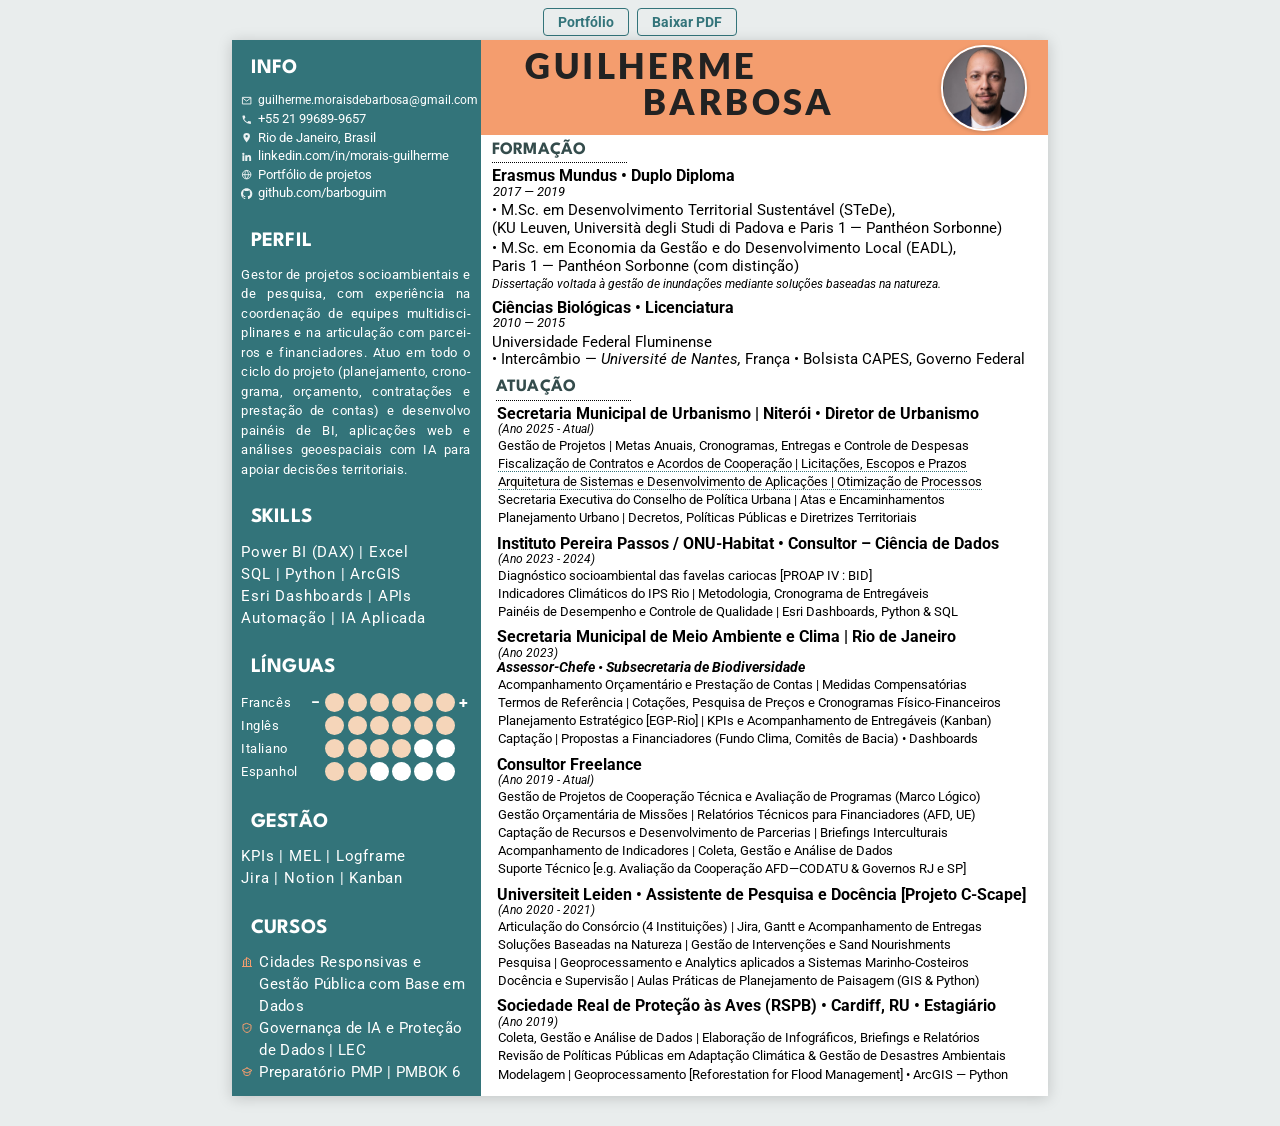
==== commit d1ea71fe: "Portfolio: Reviver site screenshots, wording; CV: link SMU systems line to portfolio" ====
--- a/index.html
+++ b/index.html
@@ -104,7 +104,7 @@
         <ul>
           <li>Gestão de Projetos | Metas Anuais, Cronogramas, Entregas e Controle de Despesas</li>
           <li><span class="tip" tabindex="0">Fiscalização de Contratos e Acordos de Cooperação | Licitações, Escopos e Prazos<span class="pop" role="tooltip"><b>Contratação de Aerolevantamento</b><br>Proc. <a href="https://eciga.niteroi.rj.gov.br/#/processo/5f53372e-d757-4605-97ba-b1538c2ef7a4">9900048348/2024</a> · <i>fiscal do contrato</i><br><b>Contratação do Sistema de Licenciamento Urbanístico</b><br>Proc. <a href="https://eciga.niteroi.rj.gov.br/#/processo/46ca8a66-65f9-4b68-9f87-b5793d051609">9900168216/2025</a> · <i>Termo de Referência, comissão de julgamento e presidência da comissão da prova de conceito</i><br><a href="projetos.html">ver portfólio →</a></span></span></li>
-          <li>Arquitetura de Sistemas e Desenvolvimento de Aplicações | Otimização de Processos</li>
+          <li><a class="pl" href="projetos.html">Arquitetura de Sistemas e Desenvolvimento de Aplicações | Otimização de Processos</a></li>
           <li>Secretaria Executiva do Conselho de Política Urbana | Atas e Encaminhamentos</li>
           <li>Planejamento Urbano | Decretos, Políticas Públicas e Diretrizes Territoriais</li>
         </ul>
--- a/style.css
+++ b/style.css
@@ -118,8 +118,10 @@
   border-radius: 3pt; padding: 6pt 8pt; box-shadow: 0 4px 14px rgba(0,0,0,.18);
 }
 .tip .pop a { color: var(--teal); font-weight: 700; }
+a.pl { color: inherit; text-decoration: none; border-bottom: 1px dotted var(--teal); }
+a.pl:hover { color: var(--teal); }
 .tip:hover .pop, .tip:focus .pop, .tip:focus-within .pop { display: block; }
-@media print { .tip { border-bottom: 0; } .tip .pop { display: none !important; } }
+@media print { a.pl { border-bottom: 0; } .tip { border-bottom: 0; } .tip .pop { display: none !important; } }
 
 /* ---------- INFO com ícones + foto ---------- */
 ul.info { list-style: none; }
